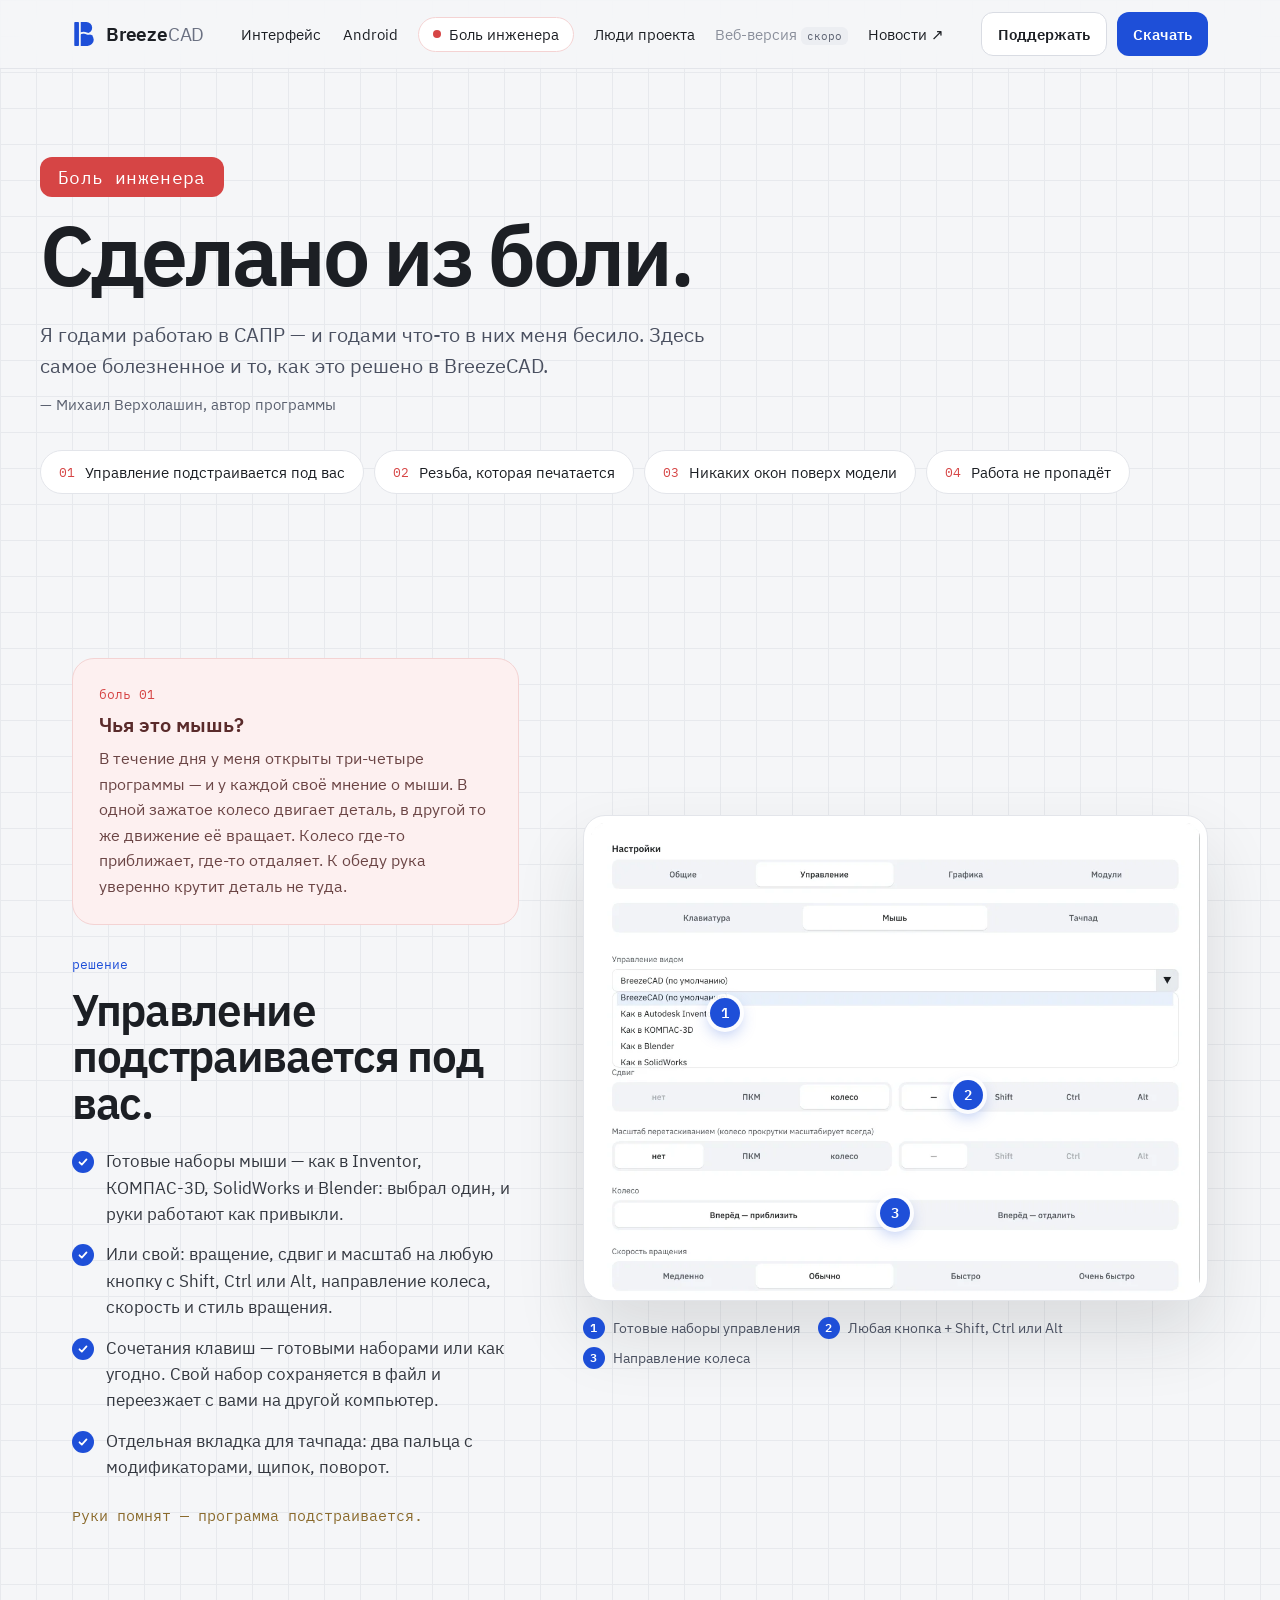
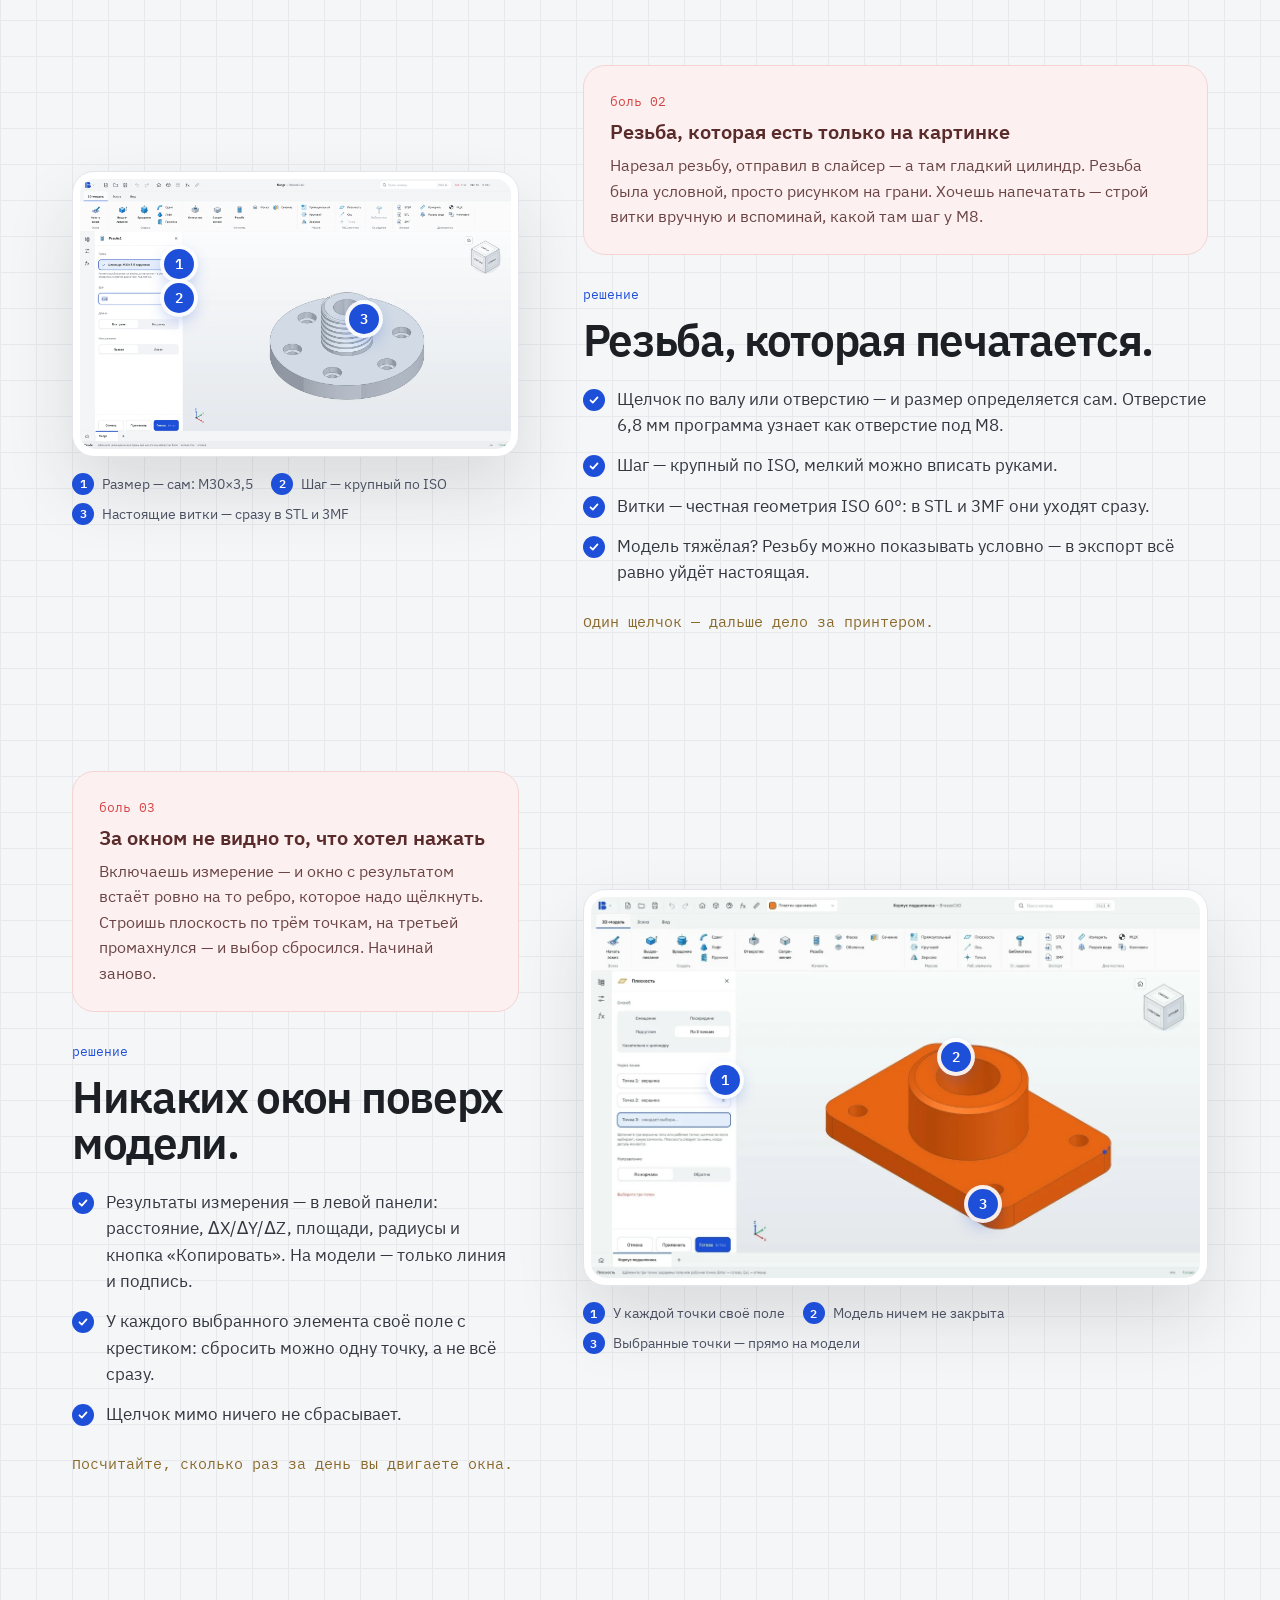
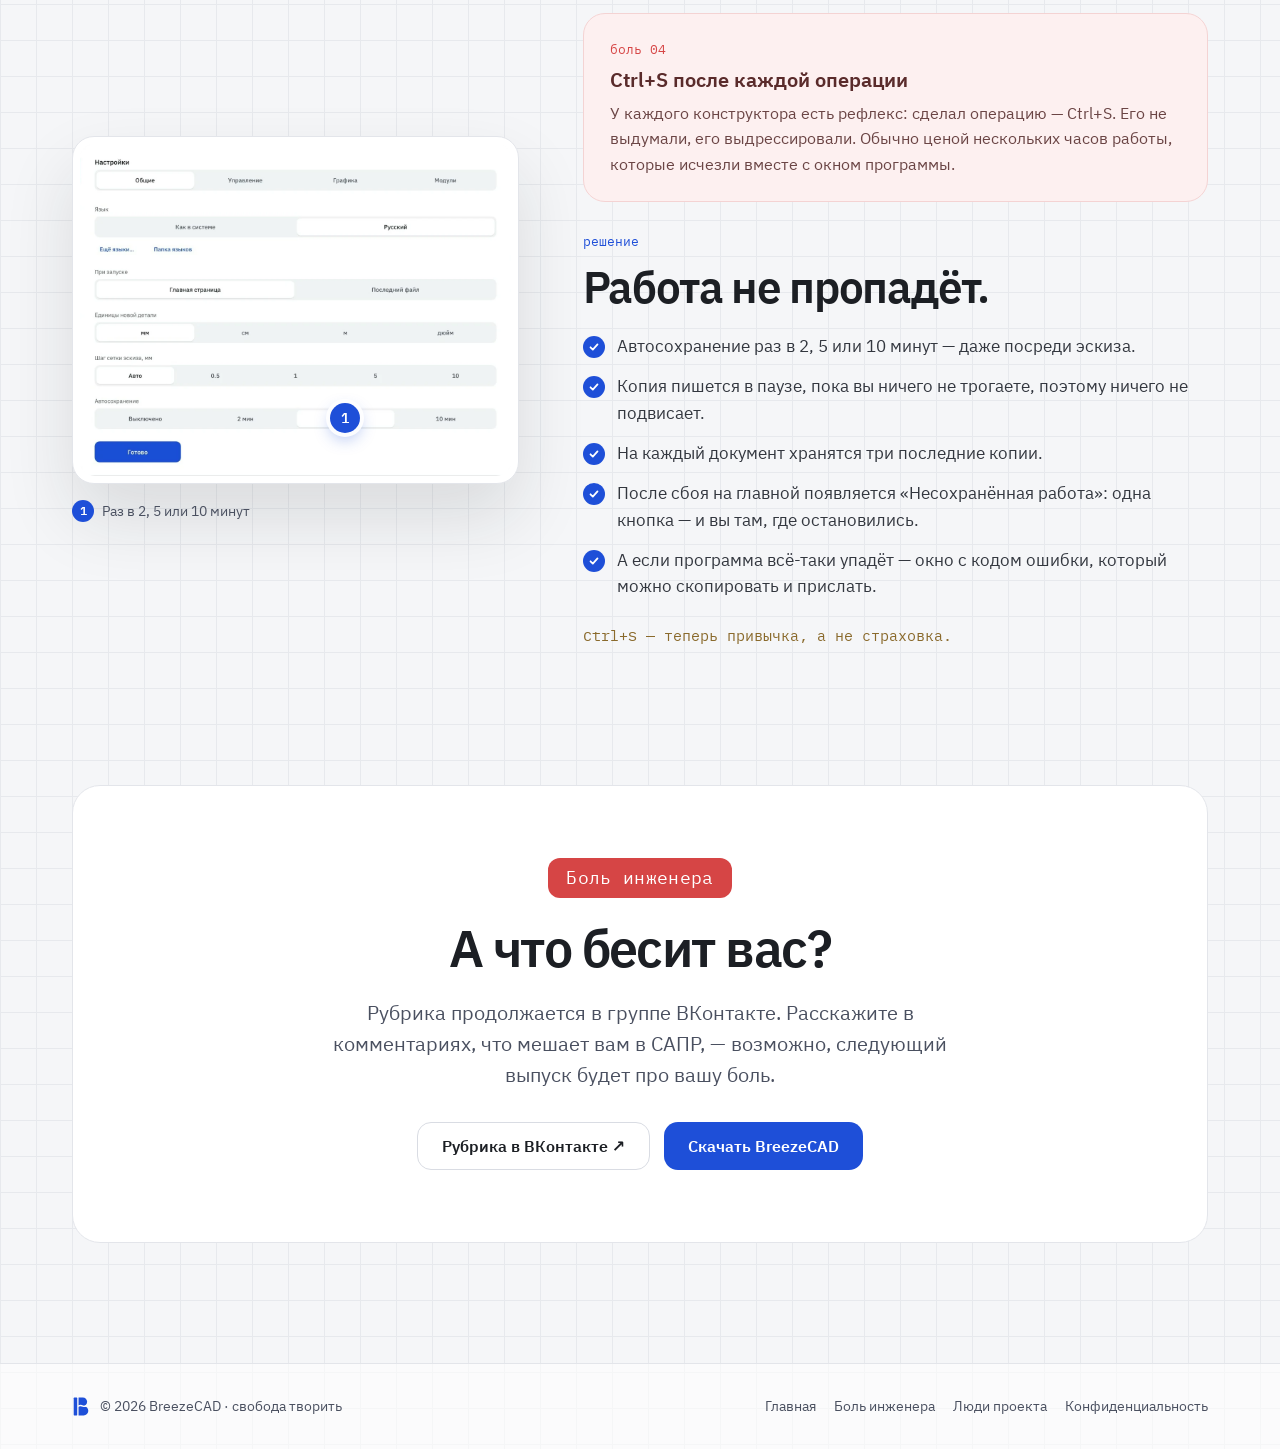
==== pain.html @ 29343d56 "Страницы «Боль инженера» и «Люди проекта» - pain.html: четыре выпуска рубрики (боль → решение, скрин" ====
<!doctype html>
<html lang="ru">
<head>
<meta charset="utf-8">
<meta name="viewport" content="width=device-width, initial-scale=1">
<title>Боль инженера — BreezeCAD</title>
<meta name="description" content="Что годами бесило инженера в САПР — и как это решено в BreezeCAD.">
<meta name="theme-color" content="#f5f6f8">
<link rel="icon" href="favicon.svg" type="image/svg+xml">
<meta property="og:type" content="website">
<meta property="og:title" content="Боль инженера — BreezeCAD">
<meta property="og:description" content="Что годами бесило инженера в САПР — и как это решено в BreezeCAD.">
<meta property="og:image" content="https://breezecad.ru/assets/img/og.jpg">
<link rel="stylesheet" href="assets/pages.css">
<style>
.chips{display:flex;flex-wrap:wrap;gap:10px;margin-top:36px}
.chips a{display:inline-flex;align-items:center;gap:10px;min-height:44px;padding:0 18px;border-radius:999px;background:#fff;border:1px solid var(--line);color:var(--ink);text-decoration:none;font-size:15px}
.chips a span{font:13px 'IBM Plex Mono',monospace;color:var(--red)}
.chips a:hover{border-color:var(--red-line);color:var(--ink)}
.ep{display:grid;grid-template-columns:minmax(0,5fr) minmax(0,7fr);gap:64px;align-items:center;padding-top:140px}
.ep.flip .ep-text{order:2}
.pain{background:var(--red-bg);border:1px solid var(--red-line);border-radius:22px;padding:24px 26px}
.pain-tag{font-size:13px;color:var(--red)}
.pain h3{margin:8px 0 8px;font-size:20px;color:#5a2b2b}
.pain p{margin:0;font-size:16px;line-height:1.6;color:#6b4545}
.fix{margin-top:28px}
.fix-tag{font-size:13px;color:var(--blue)}
.fix .h2{font-size:44px;color:var(--ink)}
.checks{list-style:none;margin:22px 0 0;padding:0;display:flex;flex-direction:column;gap:14px}
.checks li{position:relative;padding-left:34px;font-size:17px;line-height:1.55;color:#33373f}
.checks li::before{content:"";position:absolute;left:0;top:3px;width:22px;height:22px;border-radius:50%;background:var(--blue) url("data:image/svg+xml,%3Csvg xmlns='http://www.w3.org/2000/svg' viewBox='0 0 24 24' fill='none' stroke='white' stroke-width='3' stroke-linecap='round' stroke-linejoin='round'%3E%3Cpath d='M6 12.5l4 4 8-9'/%3E%3C/svg%3E") center/14px no-repeat}
.punch{margin:26px 0 0;font-size:15px;color:var(--gold)}
.ep-shot{margin:0}
.frame{background:#fff;border:1px solid var(--line);border-radius:22px;padding:7px;box-shadow:0 34px 70px rgba(28,31,36,.12)}
.pic{position:relative;border-radius:15px;overflow:hidden}
.pic img{display:block;width:100%;height:auto}
.dot{position:absolute;width:30px;height:30px;margin:-15px 0 0 -15px;border-radius:50%;background:var(--blue);color:#fff;font:600 14px 'IBM Plex Sans',sans-serif;display:flex;align-items:center;justify-content:center;box-shadow:0 0 0 4px rgba(255,255,255,.9),0 6px 16px rgba(30,79,216,.35)}
.dot::after{content:"";position:absolute;inset:-4px;border-radius:50%;border:2px solid var(--blue);animation:ping 2.4s ease-out infinite;opacity:0}
@keyframes ping{0%{transform:scale(.9);opacity:.7}70%{transform:scale(1.9);opacity:0}100%{opacity:0}}
.legend{list-style:none;margin:16px 0 0;padding:0;display:flex;flex-wrap:wrap;gap:8px 18px}
.legend li{display:flex;align-items:center;gap:8px;font-size:14px;color:var(--ink2)}
.num{flex-shrink:0;width:22px;height:22px;border-radius:50%;background:var(--blue);color:#fff;font:600 12px 'IBM Plex Sans',sans-serif;display:inline-flex;align-items:center;justify-content:center}
.final{margin-top:140px;text-align:center;padding:72px 32px}
@media (max-width:980px){
.ep{grid-template-columns:minmax(0,1fr);gap:32px;padding-top:96px}
.ep.flip .ep-text{order:0}
.fix .h2{font-size:36px}
}
@media (max-width:600px){
.fix .h2{font-size:30px}
.dot{width:24px;height:24px;margin:-12px 0 0 -12px;font-size:12px}
.final{padding:48px 20px}
}
@media (prefers-reduced-motion: reduce){.dot::after{display:none}}
</style>
</head>
<body>
<header class="hdr"><div class="wrap">
<a class="brand" href="./" aria-label="BreezeCAD — на главную"><img src="assets/mark.svg" width="24" height="28" alt=""><b>Breeze<span>CAD</span></b><span class="tag">— свобода творить</span></a>
<nav class="nav" aria-label="Разделы">
<a href="./#interface">Интерфейс</a>
<a href="./#android">Android</a>
<a href="pain.html" class="pill" aria-current="page">Боль инженера</a>
<a href="people.html">Люди проекта</a>
<span class="soon">Веб-версия <span>скоро</span></span>
<a href="https://vk.ru/breezecad" target="_blank" rel="noopener">Новости ↗</a>
</nav>
<div style="display:flex;gap:10px;flex-shrink:0">
<a class="btn btn-ghost hbtn" href="https://boosty.to/breezecad" target="_blank" rel="noopener">Поддержать</a>
<a class="btn btn-blue hbtn" href="./#download">Скачать</a>
</div>
</div></header>
<main>
<section class="wrap hero">
<span class="redtag in">Боль инженера</span>
<h1 class="h1 in d1">Сделано из боли.</h1>
<p class="lead in d2">Я годами работаю в САПР — и годами что-то в них меня бесило. Здесь самое болезненное и то, как это решено в BreezeCAD.</p>
<p class="in d2" style="margin:14px 0 0;font-size:15px;color:var(--muted)">— Михаил Верхолашин, автор программы</p>
<nav class="chips in d3" aria-label="Выпуски">
<a href="#controls"><span>01</span>Управление подстраивается под вас</a>
<a href="#thread"><span>02</span>Резьба, которая печатается</a>
<a href="#windows"><span>03</span>Никаких окон поверх модели</a>
<a href="#autosave"><span>04</span>Работа не пропадёт</a>
</nav>
</section>
<section id="controls" class="ep wrap">
<div class="ep-text">
<div class="pain rv">
<span class="pain-tag mono">боль 01</span>
<h3>Чья это мышь?</h3>
<p>В течение дня у меня открыты три-четыре программы — и у каждой своё мнение о мыши. В одной зажатое колесо двигает деталь, в другой то же движение её вращает. Колесо где-то приближает, где-то отдаляет. К обеду рука уверенно крутит деталь не туда.</p>
</div>
<div class="fix rv">
<span class="fix-tag mono">решение</span>
<h2 class="h2">Управление подстраивается под вас.</h2>
<ul class="checks">
<li>Готовые наборы мыши — как в Inventor, КОМПАС-3D, SolidWorks и Blender: выбрал один, и руки работают как привыкли.</li>
<li>Или свой: вращение, сдвиг и масштаб на любую кнопку с Shift, Ctrl или Alt, направление колеса, скорость и стиль вращения.</li>
<li>Сочетания клавиш — готовыми наборами или как угодно. Свой набор сохраняется в файл и переезжает с вами на другой компьютер.</li>
<li>Отдельная вкладка для тачпада: два пальца с модификаторами, щипок, поворот.</li>
</ul>
<p class="punch mono">Руки помнят — программа подстраивается.</p>
</div>
</div>
<figure class="ep-shot zm">
<div class="frame"><div class="pic"><img src="assets/img/pain-controls.webp" width="1051" height="811" alt="Настройки управления мышью: список готовых наборов и выбор кнопок" loading="lazy">
<span class="dot" style="left:22%;top:40.5%" aria-hidden="true">1</span>
<span class="dot" style="left:62%;top:58%" aria-hidden="true">2</span>
<span class="dot" style="left:50%;top:83%" aria-hidden="true">3</span>
</div></div>
<figcaption><ol class="legend">
<li><span class="num">1</span>Готовые наборы управления</li>
<li><span class="num">2</span>Любая кнопка + Shift, Ctrl или Alt</li>
<li><span class="num">3</span>Направление колеса</li>
</ol></figcaption>
</figure>
</section>
<section id="thread" class="ep wrap flip">
<div class="ep-text">
<div class="pain rv">
<span class="pain-tag mono">боль 02</span>
<h3>Резьба, которая есть только на картинке</h3>
<p>Нарезал резьбу, отправил в слайсер — а там гладкий цилиндр. Резьба была условной, просто рисунком на грани. Хочешь напечатать — строй витки вручную и вспоминай, какой там шаг у M8.</p>
</div>
<div class="fix rv">
<span class="fix-tag mono">решение</span>
<h2 class="h2">Резьба, которая печатается.</h2>
<ul class="checks">
<li>Щелчок по валу или отверстию — и размер определяется сам. Отверстие 6,8 мм программа узнает как отверстие под M8.</li>
<li>Шаг — крупный по ISO, мелкий можно вписать руками.</li>
<li>Витки — честная геометрия ISO 60°: в STL и 3MF они уходят сразу.</li>
<li>Модель тяжёлая? Резьбу можно показывать условно — в экспорт всё равно уйдёт настоящая.</li>
</ul>
<p class="punch mono">Один щелчок — дальше дело за принтером.</p>
</div>
</div>
<figure class="ep-shot zm">
<div class="frame"><div class="pic"><img src="assets/img/thread.webp" width="1600" height="1000" alt="Инструмент «Резьба»: размер M30×3,5 определён сам, на валу настоящие витки" loading="lazy">
<span class="dot" style="left:23%;top:31.5%" aria-hidden="true">1</span>
<span class="dot" style="left:23%;top:44%" aria-hidden="true">2</span>
<span class="dot" style="left:66%;top:52%" aria-hidden="true">3</span>
</div></div>
<figcaption><ol class="legend">
<li><span class="num">1</span>Размер — сам: M30×3,5</li>
<li><span class="num">2</span>Шаг — крупный по ISO</li>
<li><span class="num">3</span>Настоящие витки — сразу в STL и 3MF</li>
</ol></figcaption>
</figure>
</section>
<section id="windows" class="ep wrap">
<div class="ep-text">
<div class="pain rv">
<span class="pain-tag mono">боль 03</span>
<h3>За окном не видно то, что хотел нажать</h3>
<p>Включаешь измерение — и окно с результатом встаёт ровно на то ребро, которое надо щёлкнуть. Строишь плоскость по трём точкам, на третьей промахнулся — и выбор сбросился. Начинай заново.</p>
</div>
<div class="fix rv">
<span class="fix-tag mono">решение</span>
<h2 class="h2">Никаких окон поверх модели.</h2>
<ul class="checks">
<li>Результаты измерения — в левой панели: расстояние, ΔX/ΔY/ΔZ, площади, радиусы и кнопка «Копировать». На модели — только линия и подпись.</li>
<li>У каждого выбранного элемента своё поле с крестиком: сбросить можно одну точку, а не всё сразу.</li>
<li>Щелчок мимо ничего не сбрасывает.</li>
</ul>
<p class="punch mono">Посчитайте, сколько раз за день вы двигаете окна.</p>
</div>
</div>
<figure class="ep-shot zm">
<div class="frame"><div class="pic"><img src="assets/img/pain-windows.webp" width="1280" height="800" alt="Плоскость по трём точкам: две точки выбраны, третья ждёт, модель ничем не закрыта" loading="lazy">
<span class="dot" style="left:22%;top:48%" aria-hidden="true">1</span>
<span class="dot" style="left:60%;top:42%" aria-hidden="true">2</span>
<span class="dot" style="left:64.4%;top:80.6%" aria-hidden="true">3</span>
</div></div>
<figcaption><ol class="legend">
<li><span class="num">1</span>У каждой точки своё поле</li>
<li><span class="num">2</span>Модель ничем не закрыта</li>
<li><span class="num">3</span>Выбранные точки — прямо на модели</li>
</ol></figcaption>
</figure>
</section>
<section id="autosave" class="ep wrap flip">
<div class="ep-text">
<div class="pain rv">
<span class="pain-tag mono">боль 04</span>
<h3>Ctrl+S после каждой операции</h3>
<p>У каждого конструктора есть рефлекс: сделал операцию — Ctrl+S. Его не выдумали, его выдрессировали. Обычно ценой нескольких часов работы, которые исчезли вместе с окном программы.</p>
</div>
<div class="fix rv">
<span class="fix-tag mono">решение</span>
<h2 class="h2">Работа не пропадёт.</h2>
<ul class="checks">
<li>Автосохранение раз в 2, 5 или 10 минут — даже посреди эскиза.</li>
<li>Копия пишется в паузе, пока вы ничего не трогаете, поэтому ничего не подвисает.</li>
<li>На каждый документ хранятся три последние копии.</li>
<li>После сбоя на главной появляется «Несохранённая работа»: одна кнопка — и вы там, где остановились.</li>
<li>А если программа всё-таки упадёт — окно с кодом ошибки, который можно скопировать и прислать.</li>
</ul>
<p class="punch mono">Ctrl+S — теперь привычка, а не страховка.</p>
</div>
</div>
<figure class="ep-shot zm">
<div class="frame"><div class="pic"><img src="assets/img/pain-autosave.webp" width="1210" height="934" alt="Настройки: автосохранение каждые 5 минут" loading="lazy">
<span class="dot" style="left:61.5%;top:82.5%" aria-hidden="true">1</span>
</div></div>
<figcaption><ol class="legend">
<li><span class="num">1</span>Раз в 2, 5 или 10 минут</li>
</ol></figcaption>
</figure>
</section>
<section class="wrap">
<div class="card final rv">
<span class="redtag">Боль инженера</span>
<h2 class="h2" style="margin-top:22px">А что бесит вас?</h2>
<p class="lead" style="margin-left:auto;margin-right:auto">Рубрика продолжается в группе ВКонтакте. Расскажите в комментариях, что мешает вам в САПР, — возможно, следующий выпуск будет про вашу боль.</p>
<div style="display:flex;gap:14px;justify-content:center;flex-wrap:wrap;margin-top:32px">
<a class="btn btn-ghost" href="https://vk.ru/breezecad" target="_blank" rel="noopener">Рубрика в ВКонтакте ↗</a>
<a class="btn btn-blue" href="./#download">Скачать BreezeCAD</a>
</div>
</div>
</section>
</main>
<footer class="ftr"><div class="wrap">
<div style="display:flex;align-items:center;gap:10px"><img src="assets/mark.svg" width="18" height="21" alt=""><span>© 2026 BreezeCAD · свобода творить</span></div>
<nav aria-label="Страницы"><a href="./">Главная</a><a href="pain.html">Боль инженера</a><a href="people.html">Люди проекта</a><a href="privacy.html">Конфиденциальность</a></nav>
</div></footer>
</body>
</html>
---- assets/pages.css ----
/* Shared styles for the inner pages (pain.html, people.html). */
@font-face{font-family:'IBM Plex Sans';src:url(fonts/IBMPlexSans-Regular.woff) format('woff');font-weight:400;font-display:swap}
@font-face{font-family:'IBM Plex Sans';src:url(fonts/IBMPlexSans-Medium.woff) format('woff');font-weight:500;font-display:swap}
@font-face{font-family:'IBM Plex Sans';src:url(fonts/IBMPlexSans-SemiBold.woff) format('woff');font-weight:600 700;font-display:swap}
@font-face{font-family:'IBM Plex Mono';src:url(fonts/IBMPlexMono-Regular.woff) format('woff');font-weight:400 500;font-display:swap}

:root{--ink:#1c1f24;--ink2:#4a5060;--muted:#5b6170;--line:#e3e5ea;--bg:#f5f6f8;--blue:#1e4fd8;--blue-dk:#163ea8;--gold:#8a6a2c;--red:#d64545;--red-bg:#fdf0f0;--red-line:#f4d3d3}
*{box-sizing:border-box}
html{scroll-behavior:smooth;scroll-padding-top:84px}
body{margin:0;font-family:'IBM Plex Sans',system-ui,sans-serif;color:var(--ink);background-color:var(--bg);background-image:linear-gradient(#e7e9ed 1px,transparent 1px),linear-gradient(90deg,#e7e9ed 1px,transparent 1px);background-size:36px 36px;-webkit-text-size-adjust:100%;overflow-x:clip}
a{color:var(--blue)}a:hover{color:var(--blue-dk)}
.mono{font-family:'IBM Plex Mono',ui-monospace,monospace}
.wrap{max-width:1200px;margin:0 auto;padding:0 32px}

/* header (same as the main page) */
.hdr{position:sticky;top:0;z-index:20;background:rgba(245,246,248,.84);backdrop-filter:blur(16px);-webkit-backdrop-filter:blur(16px);border-bottom:1px solid var(--line)}
.hdr .wrap{display:flex;align-items:center;justify-content:space-between;gap:16px;min-height:68px}
.brand{display:flex;align-items:center;gap:10px;text-decoration:none;color:var(--ink);flex-shrink:0}
.brand b{font-size:19px;letter-spacing:-.01em}.brand b span{font-weight:400;color:#6b7182}
.brand .tag{font-size:15px;color:var(--muted)}
.nav{display:flex;align-items:center;gap:22px}
.nav a{color:var(--ink);text-decoration:none;font-size:15px;padding:10px 2px;white-space:nowrap}
.nav .soon{white-space:nowrap}
.nav a:hover,.nav a[aria-current]{color:var(--blue)}
.nav .soon{color:#8b909c;font-size:15px}
.nav .soon span{font:11px 'IBM Plex Mono',monospace;padding:2px 6px;border-radius:6px;background:#eceef2;color:var(--muted)}
.pill{display:inline-flex;align-items:center;gap:8px;padding:7px 14px!important;border-radius:999px;background:#fff;border:1px solid var(--line)}
.pill::before{content:"";width:8px;height:8px;border-radius:50%;background:var(--red)}
.pill[aria-current]{border-color:var(--red-line);color:var(--ink)!important}
.btn{display:inline-flex;align-items:center;justify-content:center;gap:10px;min-height:48px;padding:0 24px;border-radius:14px;font-weight:600;font-size:16px;text-decoration:none;transition:transform .25s ease,background .25s ease,border-color .25s ease}
.btn:hover{transform:translateY(-2px)}
.btn-blue{background:var(--blue);color:#fff}.btn-blue:hover{background:var(--blue-dk);color:#fff}
.btn-ghost{background:#fff;color:var(--ink);border:1px solid #d9dce3}.btn-ghost:hover{color:var(--blue);border-color:var(--blue)}
.hbtn{min-height:44px;padding:0 16px;font-size:15px;border-radius:12px}

/* page hero */
.hero{padding:88px 0 24px}
.kick{margin:0;font:500 14px 'IBM Plex Mono',monospace;color:var(--gold)}
.h1{margin:16px 0 0;font-size:84px;line-height:1;letter-spacing:-.04em;font-weight:700}
.lead{margin:22px 0 0;font-size:20px;line-height:1.55;color:var(--ink2);max-width:680px}
.redtag{display:inline-flex;align-items:center;min-height:40px;padding:0 18px;border-radius:12px;background:var(--red);color:#fff;font:500 18px 'IBM Plex Mono',monospace;letter-spacing:.02em}
.sec{padding-top:120px}
.h2{margin:14px 0 0;font-size:52px;line-height:1.06;letter-spacing:-.03em;font-weight:700}
.card{background:#fff;border:1px solid var(--line);border-radius:28px;padding:36px}

/* footer */
.ftr{margin-top:120px;border-top:1px solid var(--line);background:rgba(255,255,255,.6)}
.ftr .wrap{display:flex;justify-content:space-between;align-items:center;gap:20px;flex-wrap:wrap;padding-top:32px;padding-bottom:32px;font-size:14px;color:var(--ink2)}
.ftr nav{display:flex;gap:18px;flex-wrap:wrap}
.ftr nav a{color:var(--ink2);text-decoration:none}.ftr nav a:hover{color:var(--blue)}

/* reveal on scroll */
@keyframes rise{from{opacity:0;transform:translateY(28px)}to{opacity:1;transform:none}}
@keyframes zoom{from{opacity:.2;transform:scale(.9) translateY(36px)}to{opacity:1;transform:none}}
.in{animation:rise .9s cubic-bezier(.2,.7,.2,1) both}
.d1{animation-delay:.12s}.d2{animation-delay:.24s}.d3{animation-delay:.36s}
@supports (animation-timeline: view()){
.rv{animation:rise linear both;animation-timeline:view();animation-range:entry 0% cover 24%}
.zm{animation:zoom linear both;animation-timeline:view();animation-range:entry 0% cover 38%}
}
@media (prefers-reduced-motion: reduce){*{animation:none!important;transition:none!important}html{scroll-behavior:auto}}

@media (max-width:1320px){.brand .tag{display:none}.nav{gap:18px}}
@media (max-width:1100px){.nav .soon{display:none}}
@media (max-width:980px){
.nav{display:none}
.h1{font-size:60px}.h2{font-size:40px}
}
@media (max-width:600px){
.wrap{padding:0 16px}
.brand .tag,.brand b{display:none}
.hbtn{padding:0 12px;font-size:14px;min-height:40px}
.hero{padding-top:56px}
.h1{font-size:44px}.h2{font-size:32px}
.lead{font-size:18px}
.card{padding:24px}
.sec{padding-top:88px}
}
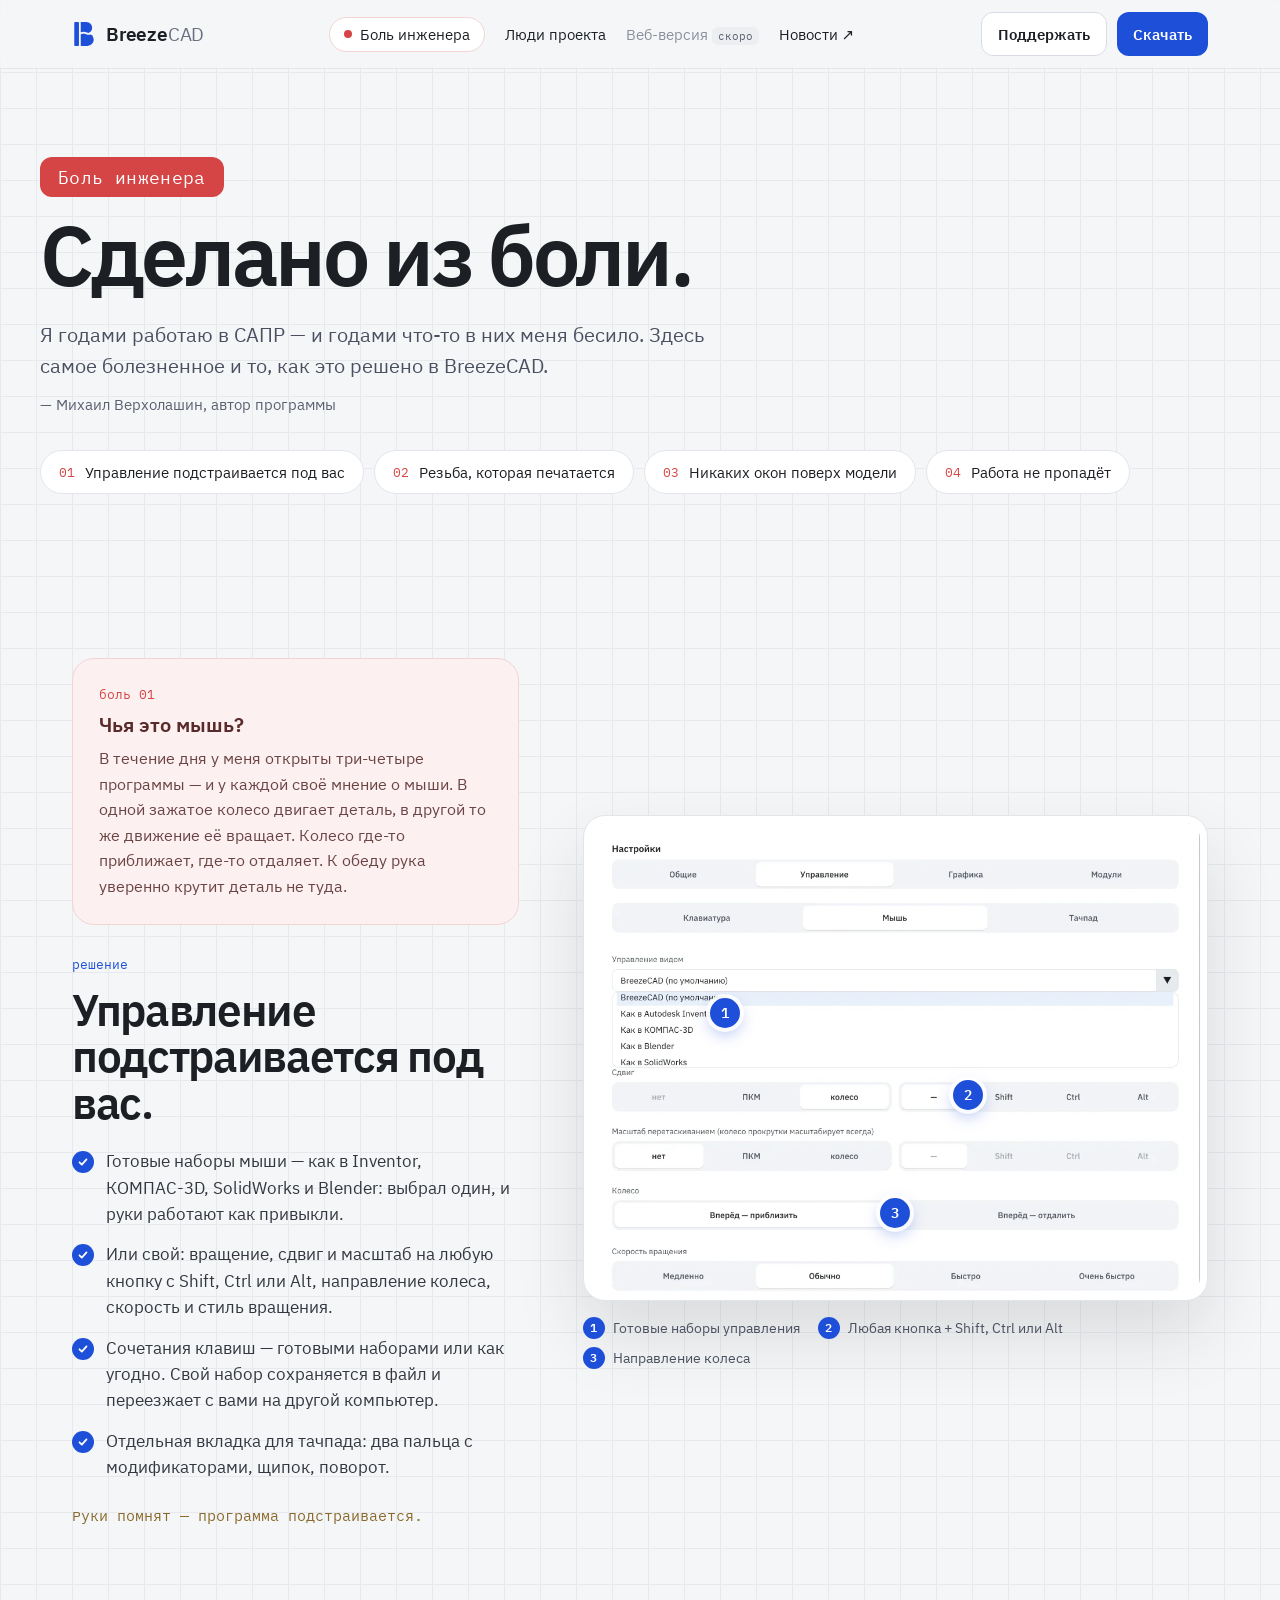
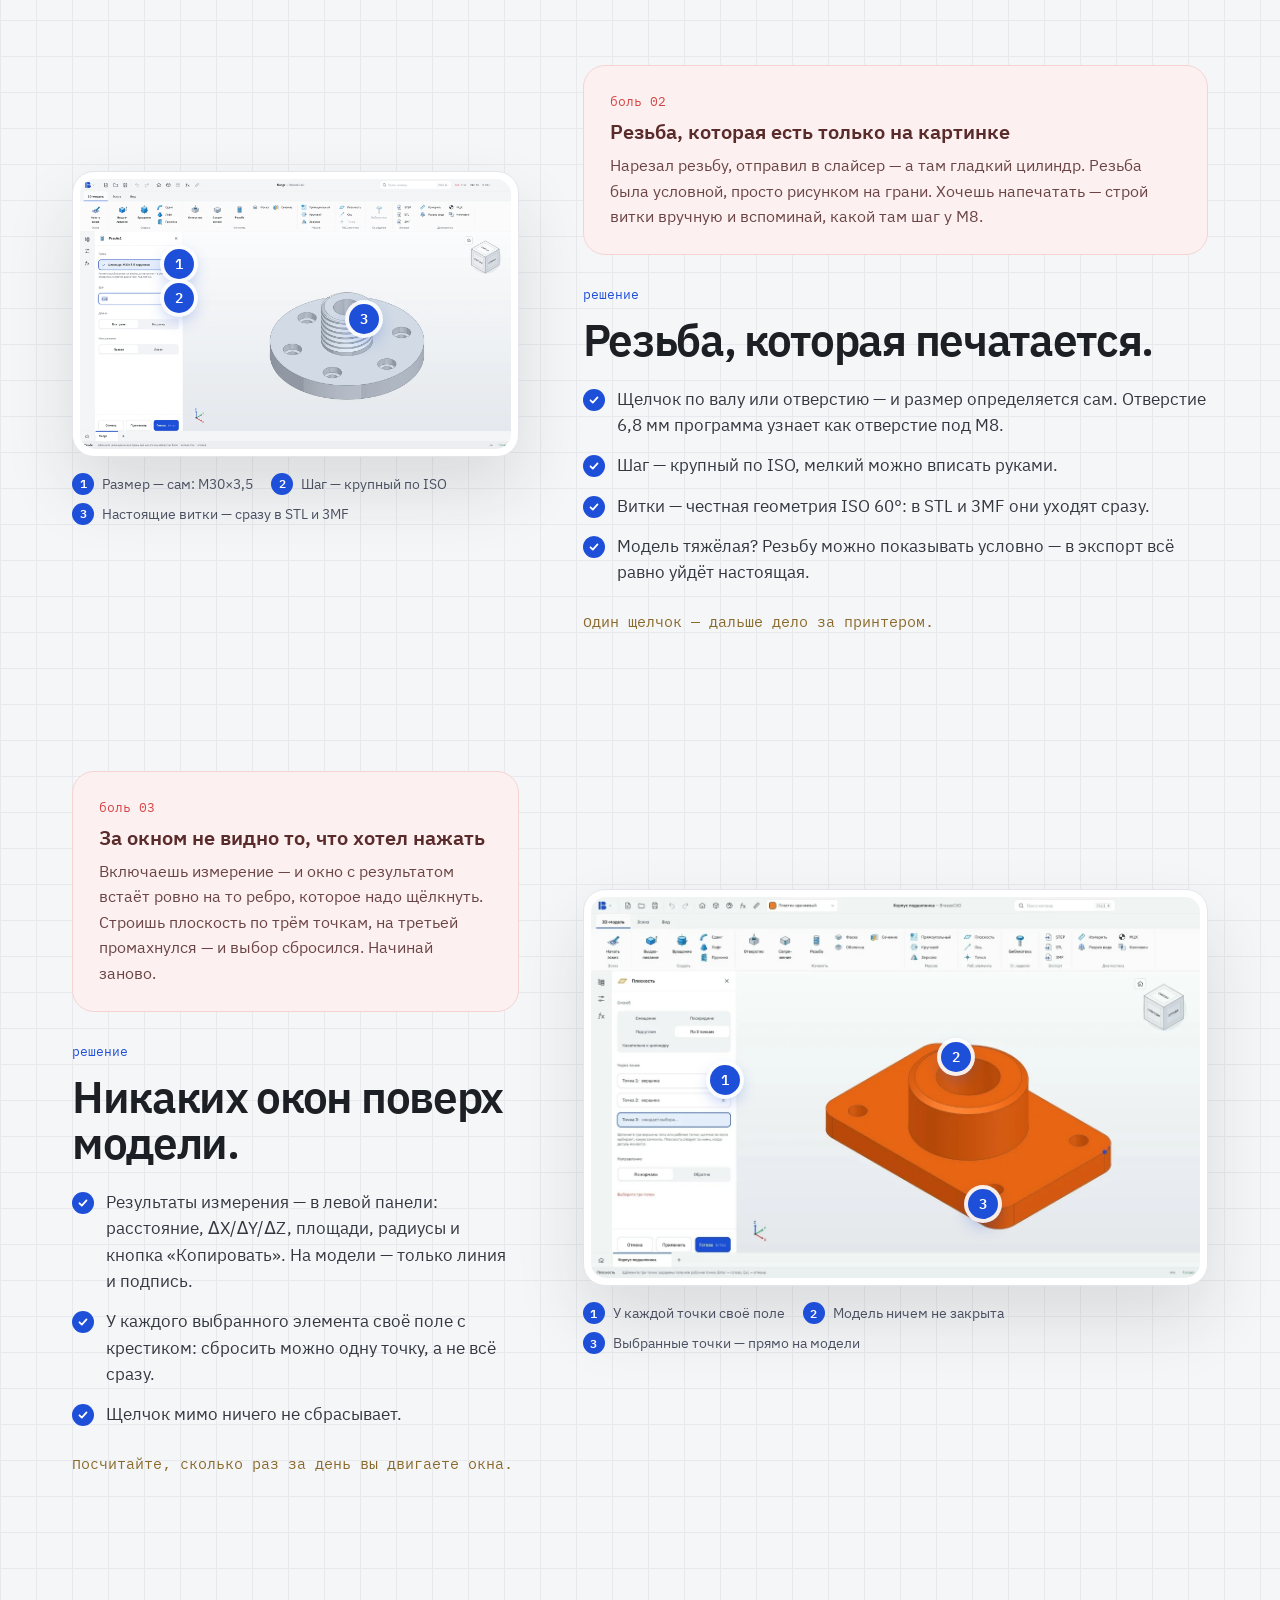
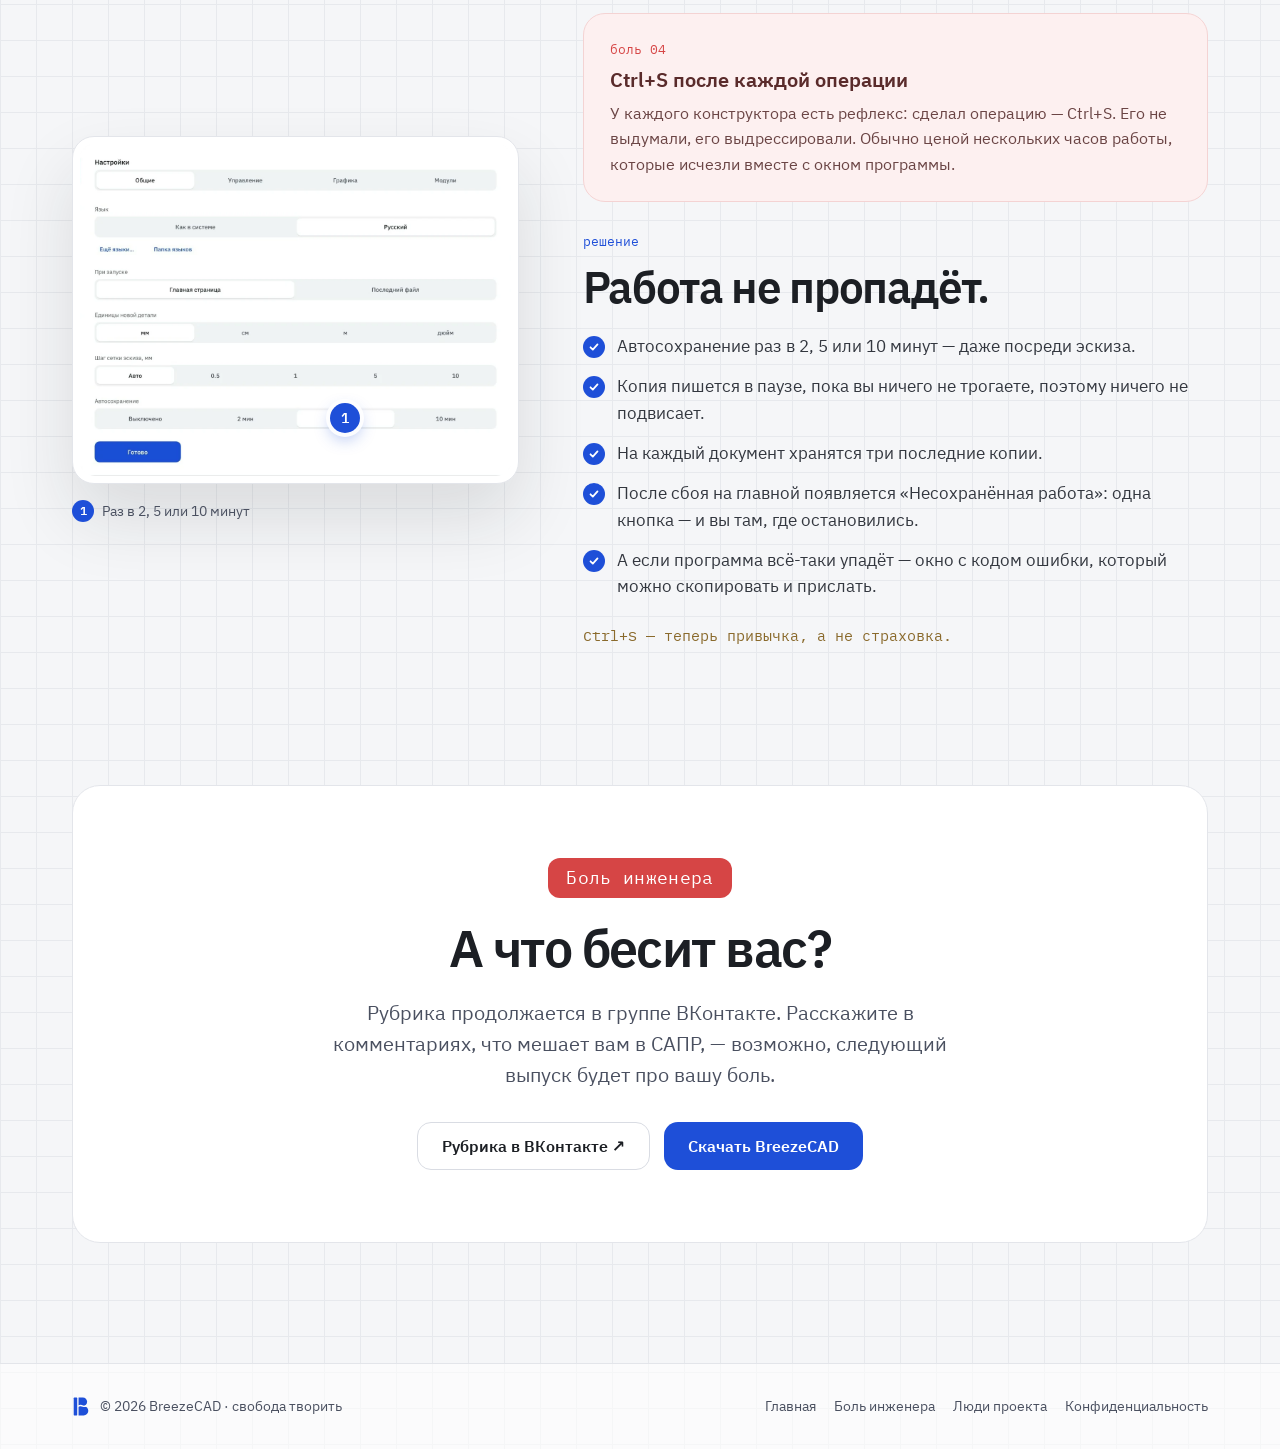
==== commit ddbc5f7f: "Шапка: убраны якоря «Интерфейс» и «Android» Co-Authored-By: Claude Opus 5.5 <noreply@anthropic.com> " ====
--- a/pain.html
+++ b/pain.html
@@ -58,8 +58,6 @@
 <header class="hdr"><div class="wrap">
 <a class="brand" href="./" aria-label="BreezeCAD — на главную"><img src="assets/mark.svg" width="24" height="28" alt=""><b>Breeze<span>CAD</span></b><span class="tag">— свобода творить</span></a>
 <nav class="nav" aria-label="Разделы">
-<a href="./#interface">Интерфейс</a>
-<a href="./#android">Android</a>
 <a href="pain.html" class="pill" aria-current="page">Боль инженера</a>
 <a href="people.html">Люди проекта</a>
 <span class="soon">Веб-версия <span>скоро</span></span>
